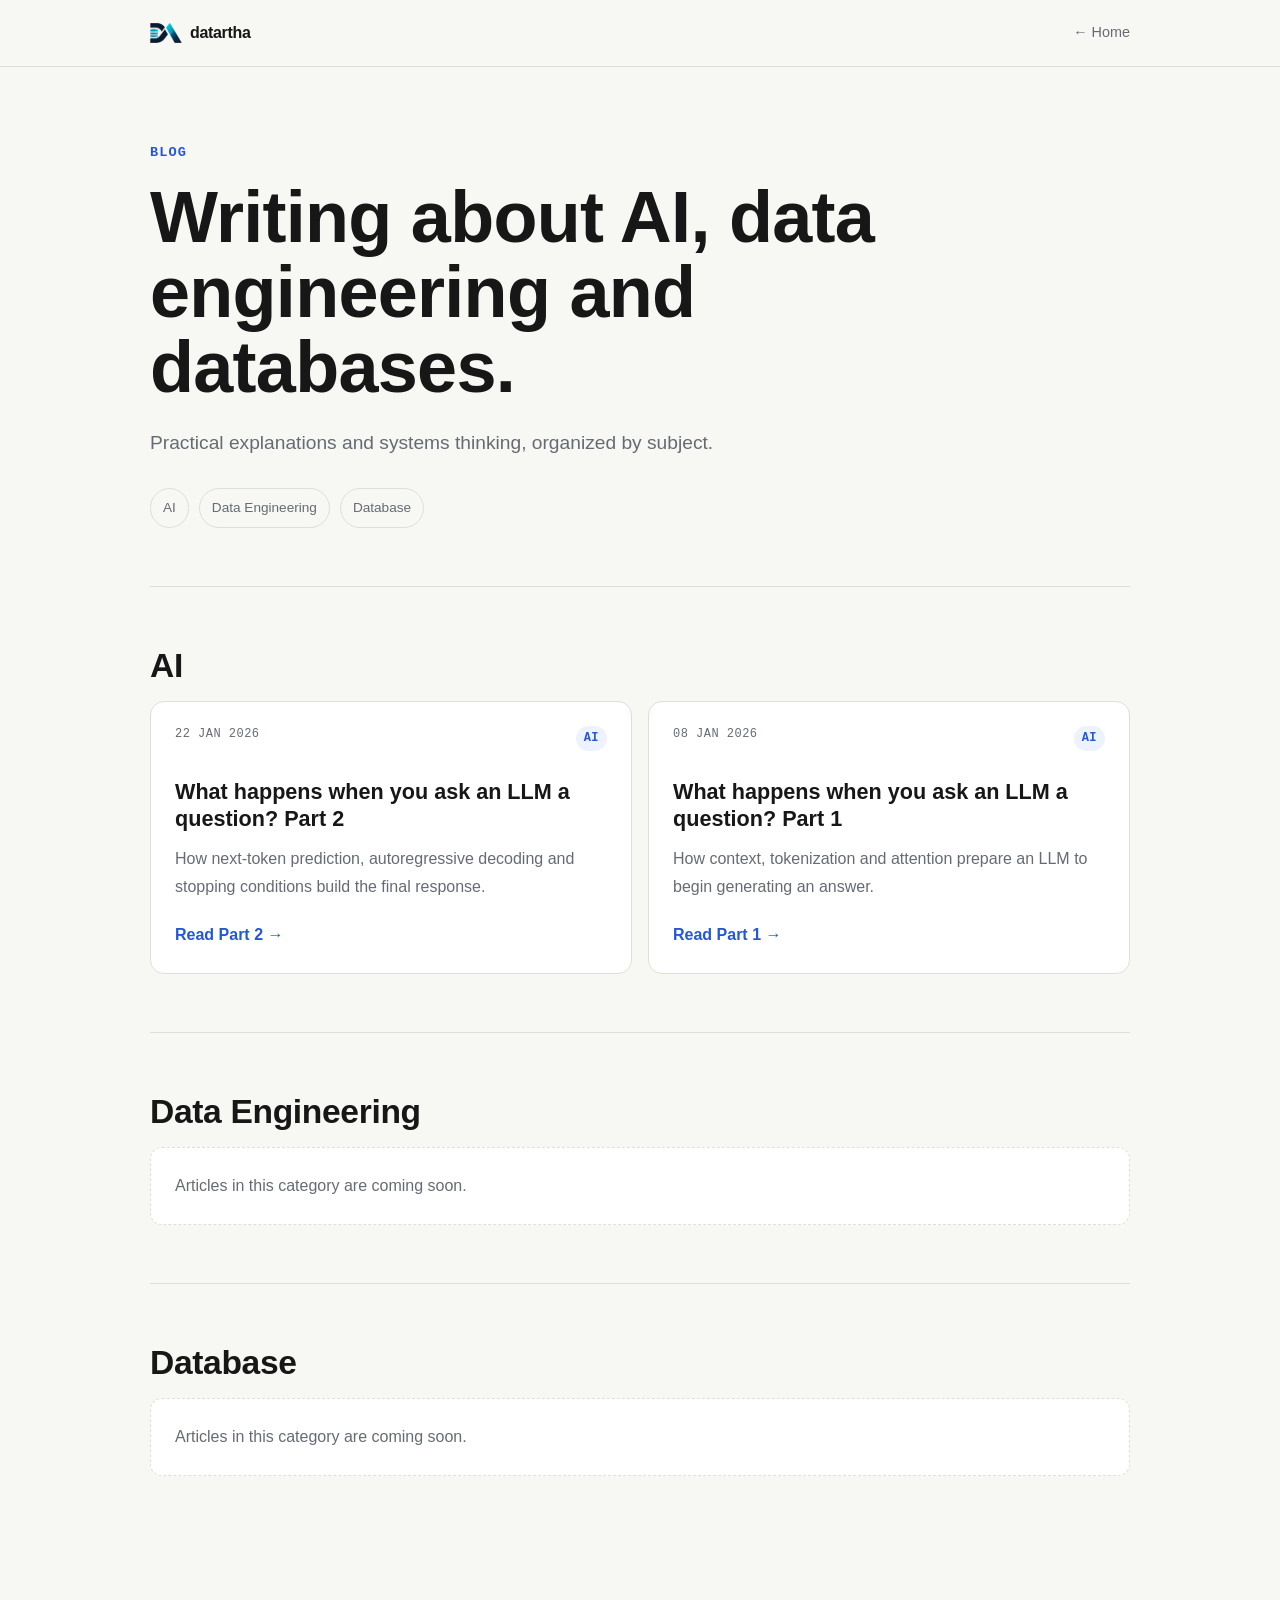
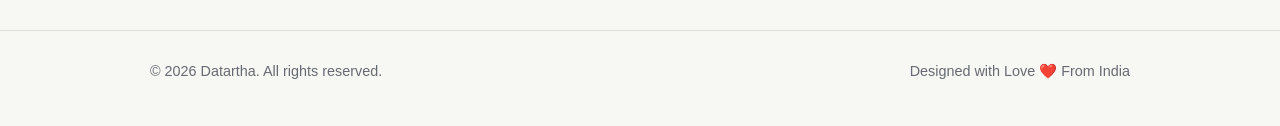
==== blog/index.html @ cd4be574 "Add categorized blog and two-part LLM series" ====
<!doctype html>
<html lang="en">
<head>
  <meta charset="utf-8" />
  <meta name="viewport" content="width=device-width, initial-scale=1" />
  <meta name="description" content="Datartha articles about AI, data engineering and databases by Vinay C G." />
  <meta name="theme-color" content="#f7f7f4" />
  <link rel="icon" type="image/png" href="../assets/favicon-light.png" />
  <link rel="apple-touch-icon" href="../assets/favicon-light.png" />
  <meta property="og:title" content="Blog - Datartha" />
  <meta property="og:description" content="Practical writing about AI, data engineering and databases." />
  <meta property="og:type" content="website" />
  <meta property="og:url" content="https://datartha.com/blog/" />
  <title>Blog - Datartha</title>
  <link rel="stylesheet" href="../assets/article.css" />
</head>

<body>
  <header>
    <div class="blog-index-wrap nav">
      <a class="brand" href="../index.html">
        <img class="brand-logo" src="../assets/logo-mark.png" alt="" width="32" height="21" />
        <span>datartha</span>
      </a>
      <a class="back" href="../index.html">← Home</a>
    </div>
  </header>

  <main class="blog-index">
    <div class="blog-index-wrap">
      <div class="kicker">Blog</div>
      <h1>Writing about AI, data engineering and databases.</h1>
      <p class="dek">
        Practical explanations and systems thinking, organized by subject.
      </p>

      <nav class="category-nav" aria-label="Blog categories">
        <a href="#ai">AI</a>
        <a href="#data-engineering">Data Engineering</a>
        <a href="#database">Database</a>
      </nav>

      <section class="blog-category" id="ai">
        <h2>AI</h2>
        <div class="blog-grid">
          <a class="blog-card" href="../writing/what-happens-when-you-ask-an-llm-part-2.html">
            <div class="blog-card-meta">
              <time datetime="2026-01-22">22 Jan 2026</time>
              <span class="tag">AI</span>
            </div>
            <h3>What happens when you ask an LLM a question? Part 2</h3>
            <p>How next-token prediction, autoregressive decoding and stopping conditions build the final response.</p>
            <span class="read-more">Read Part 2 →</span>
          </a>

          <a class="blog-card" href="../writing/what-happens-when-you-ask-an-llm-part-1.html">
            <div class="blog-card-meta">
              <time datetime="2026-01-08">08 Jan 2026</time>
              <span class="tag">AI</span>
            </div>
            <h3>What happens when you ask an LLM a question? Part 1</h3>
            <p>How context, tokenization and attention prepare an LLM to begin generating an answer.</p>
            <span class="read-more">Read Part 1 →</span>
          </a>
        </div>
      </section>

      <section class="blog-category" id="data-engineering">
        <h2>Data Engineering</h2>
        <p class="empty-category">Articles in this category are coming soon.</p>
      </section>

      <section class="blog-category" id="database">
        <h2>Database</h2>
        <p class="empty-category">Articles in this category are coming soon.</p>
      </section>
    </div>
  </main>

  <footer>
    <div class="blog-index-wrap footer-row">
      <div>© 2026 Datartha. All rights reserved.</div>
      <div>Designed with Love ❤️ From India</div>
    </div>
  </footer>
</body>
</html>
---- assets/article.css ----
:root {
  --bg: #f7f7f4;
  --surface: #ffffff;
  --text: #171717;
  --muted: #666b73;
  --line: #dedfd9;
  --accent: #2457d6;
  --accent-soft: #edf2ff;
  --code: #183153;
  --max: 760px;
}

* { box-sizing: border-box; }

html { scroll-behavior: smooth; }

body {
  margin: 0;
  background: var(--bg);
  color: var(--text);
  font-family: -apple-system, BlinkMacSystemFont, "Segoe UI", Roboto, Helvetica, Arial, sans-serif;
  line-height: 1.75;
  -webkit-font-smoothing: antialiased;
}

a { color: inherit; }

a:focus-visible {
  outline: 3px solid var(--accent-soft);
  outline-offset: 4px;
  border-radius: 3px;
}

.wrap {
  width: min(var(--max), calc(100% - 40px));
  margin: 0 auto;
}

.mono {
  font-family: "SFMono-Regular", Consolas, "Liberation Mono", monospace;
}

header {
  border-bottom: 1px solid var(--line);
  background: rgba(247, 247, 244, .94);
  position: sticky;
  top: 0;
  z-index: 10;
  backdrop-filter: blur(10px);
}

.nav {
  min-height: 66px;
  display: flex;
  align-items: center;
  justify-content: space-between;
  gap: 20px;
}

.brand {
  color: var(--text);
  text-decoration: none;
  font-weight: 750;
  letter-spacing: -.02em;
  display: flex;
  align-items: center;
  gap: 8px;
}

.brand-logo {
  display: block;
  width: 32px;
  height: auto;
}

.back {
  color: var(--muted);
  text-decoration: none;
  font-size: .9rem;
}

.back:hover { color: var(--text); }

article { padding: 76px 0 96px; }

.kicker {
  color: var(--accent);
  text-transform: uppercase;
  letter-spacing: .08em;
  font: 650 .85rem/1.4 "SFMono-Regular", Consolas, monospace;
}

h1, h2 {
  font-family: "Avenir Next", Avenir, "Helvetica Neue", Helvetica, Arial, sans-serif;
  letter-spacing: -.01em;
  font-weight: 650;
}

h1 {
  margin: 18px 0 22px;
  font-size: clamp(2.45rem, 7vw, 4.5rem);
  line-height: 1.04;
}

h1 .part-title {
  display: block;
  margin-top: 12px;
  color: var(--accent);
  font-size: .45em;
  line-height: 1.25;
  letter-spacing: 0;
}

h2 {
  margin: 56px 0 14px;
  font-size: clamp(1.55rem, 4vw, 2.1rem);
  line-height: 1.25;
}

.dek {
  margin: 0;
  color: var(--muted);
  font-size: 1.2rem;
  line-height: 1.65;
}

.meta {
  display: flex;
  flex-wrap: wrap;
  gap: 12px 24px;
  margin: 30px 0 0;
  padding: 18px 0;
  border-top: 1px solid var(--line);
  border-bottom: 1px solid var(--line);
  color: var(--muted);
  font: .8rem/1.4 "SFMono-Regular", Consolas, monospace;
  text-transform: uppercase;
  letter-spacing: .04em;
}

.tag {
  padding: 4px 8px;
  background: var(--accent-soft);
  border-radius: 999px;
  color: var(--accent);
  font-weight: 700;
}

.series-banner {
  margin: 28px 0 0;
  padding: 16px 18px;
  background: var(--surface);
  border: 1px solid var(--line);
  border-left: 3px solid var(--accent);
  border-radius: 10px;
  color: var(--muted);
}

.series-banner strong { color: var(--text); }

.series-banner a {
  color: var(--accent);
  font-weight: 650;
}

.body { margin-top: 48px; }

.body p { margin: 0 0 24px; }

.body strong { font-weight: 700; }

.example {
  margin: 28px 0;
  padding: 20px 24px;
  background: var(--surface);
  border-left: 3px solid var(--accent);
  color: var(--code);
  font-size: 1.08rem;
}

.wide-figure {
  width: 100%;
  margin: 38px 0 44px;
}

.wide-figure img {
  display: block;
  width: 100%;
  height: auto;
  background: white;
  border: 1px solid var(--line);
  border-radius: 14px;
}

.wide-figure figcaption {
  margin-top: 10px;
  color: var(--muted);
  font-size: .82rem;
  text-align: center;
}

.probabilities {
  margin: 26px 0;
  padding: 0;
  list-style: none;
  border-top: 1px solid var(--line);
}

.probabilities li {
  display: flex;
  justify-content: space-between;
  gap: 20px;
  padding: 10px 0;
  border-bottom: 1px solid var(--line);
}

.flow {
  margin: 32px 0;
  padding: 22px;
  background: var(--surface);
  border: 1px solid var(--line);
  border-radius: 14px;
  color: var(--code);
  font: 650 .9rem/1.8 "SFMono-Regular", Consolas, monospace;
  text-align: center;
}

.closing {
  margin-top: 58px;
  padding: 24px 0;
  border-top: 2px solid var(--text);
  border-bottom: 1px solid var(--line);
  color: var(--text);
}

.closing p { margin: 0; }

.series-nav {
  display: grid;
  grid-template-columns: repeat(2, minmax(0, 1fr));
  gap: 14px;
  margin-top: 42px;
}

.series-link {
  display: block;
  padding: 18px;
  background: var(--surface);
  border: 1px solid var(--line);
  border-radius: 12px;
  text-decoration: none;
}

.series-link.next { text-align: right; }

.series-link small {
  display: block;
  color: var(--accent);
  font: 650 .72rem/1.4 "SFMono-Regular", Consolas, monospace;
  text-transform: uppercase;
  letter-spacing: .06em;
  margin-bottom: 4px;
}

.series-link:hover { border-color: var(--accent); }

.series-spacer { min-height: 1px; }

footer {
  border-top: 1px solid var(--line);
  padding: 28px 0 42px;
  color: var(--muted);
  font-size: .9rem;
}

.blog-index {
  padding: 76px 0 96px;
}

.blog-index-wrap {
  width: min(980px, calc(100% - 40px));
  margin: 0 auto;
}

.blog-index h1 {
  max-width: 800px;
}

.category-nav {
  display: flex;
  flex-wrap: wrap;
  gap: 10px;
  margin: 30px 0 0;
}

.category-nav a {
  padding: 7px 12px;
  border: 1px solid var(--line);
  border-radius: 999px;
  color: var(--muted);
  text-decoration: none;
  font-size: .85rem;
}

.category-nav a:hover {
  border-color: var(--accent);
  color: var(--accent);
}

.blog-category {
  padding: 58px 0;
  border-top: 1px solid var(--line);
}

.blog-category:first-of-type {
  margin-top: 58px;
}

.blog-category h2 {
  margin-top: 0;
}

.blog-grid {
  display: grid;
  grid-template-columns: repeat(2, minmax(0, 1fr));
  gap: 16px;
}

.blog-card {
  display: flex;
  flex-direction: column;
  min-height: 250px;
  padding: 24px;
  background: var(--surface);
  border: 1px solid var(--line);
  border-radius: 14px;
  text-decoration: none;
}

.blog-card:hover { border-color: var(--accent); }

.blog-card-meta {
  display: flex;
  justify-content: space-between;
  gap: 14px;
  color: var(--muted);
  font: .75rem/1.4 "SFMono-Regular", Consolas, monospace;
  text-transform: uppercase;
  letter-spacing: .04em;
}

.blog-card h3 {
  margin: 28px 0 12px;
  font-family: "Avenir Next", Avenir, "Helvetica Neue", Helvetica, Arial, sans-serif;
  font-size: 1.35rem;
  line-height: 1.25;
}

.blog-card p {
  margin: 0;
  color: var(--muted);
}

.blog-card .read-more {
  margin-top: auto;
  padding-top: 20px;
  color: var(--accent);
  font-weight: 650;
}

.empty-category {
  margin: 0;
  padding: 24px;
  background: var(--surface);
  border: 1px dashed var(--line);
  border-radius: 12px;
  color: var(--muted);
}

.footer-row {
  display: flex;
  justify-content: space-between;
  gap: 20px;
  flex-wrap: wrap;
}

@media (max-width: 600px) {
  article { padding: 54px 0 72px; }
  .nav { min-height: 58px; }
  .wide-figure { margin-top: 30px; margin-bottom: 36px; }
  .series-nav { grid-template-columns: 1fr; }
  .series-link.next { text-align: left; }
  .series-spacer { display: none; }
  .blog-index { padding: 54px 0 72px; }
  .blog-grid { grid-template-columns: 1fr; }
}
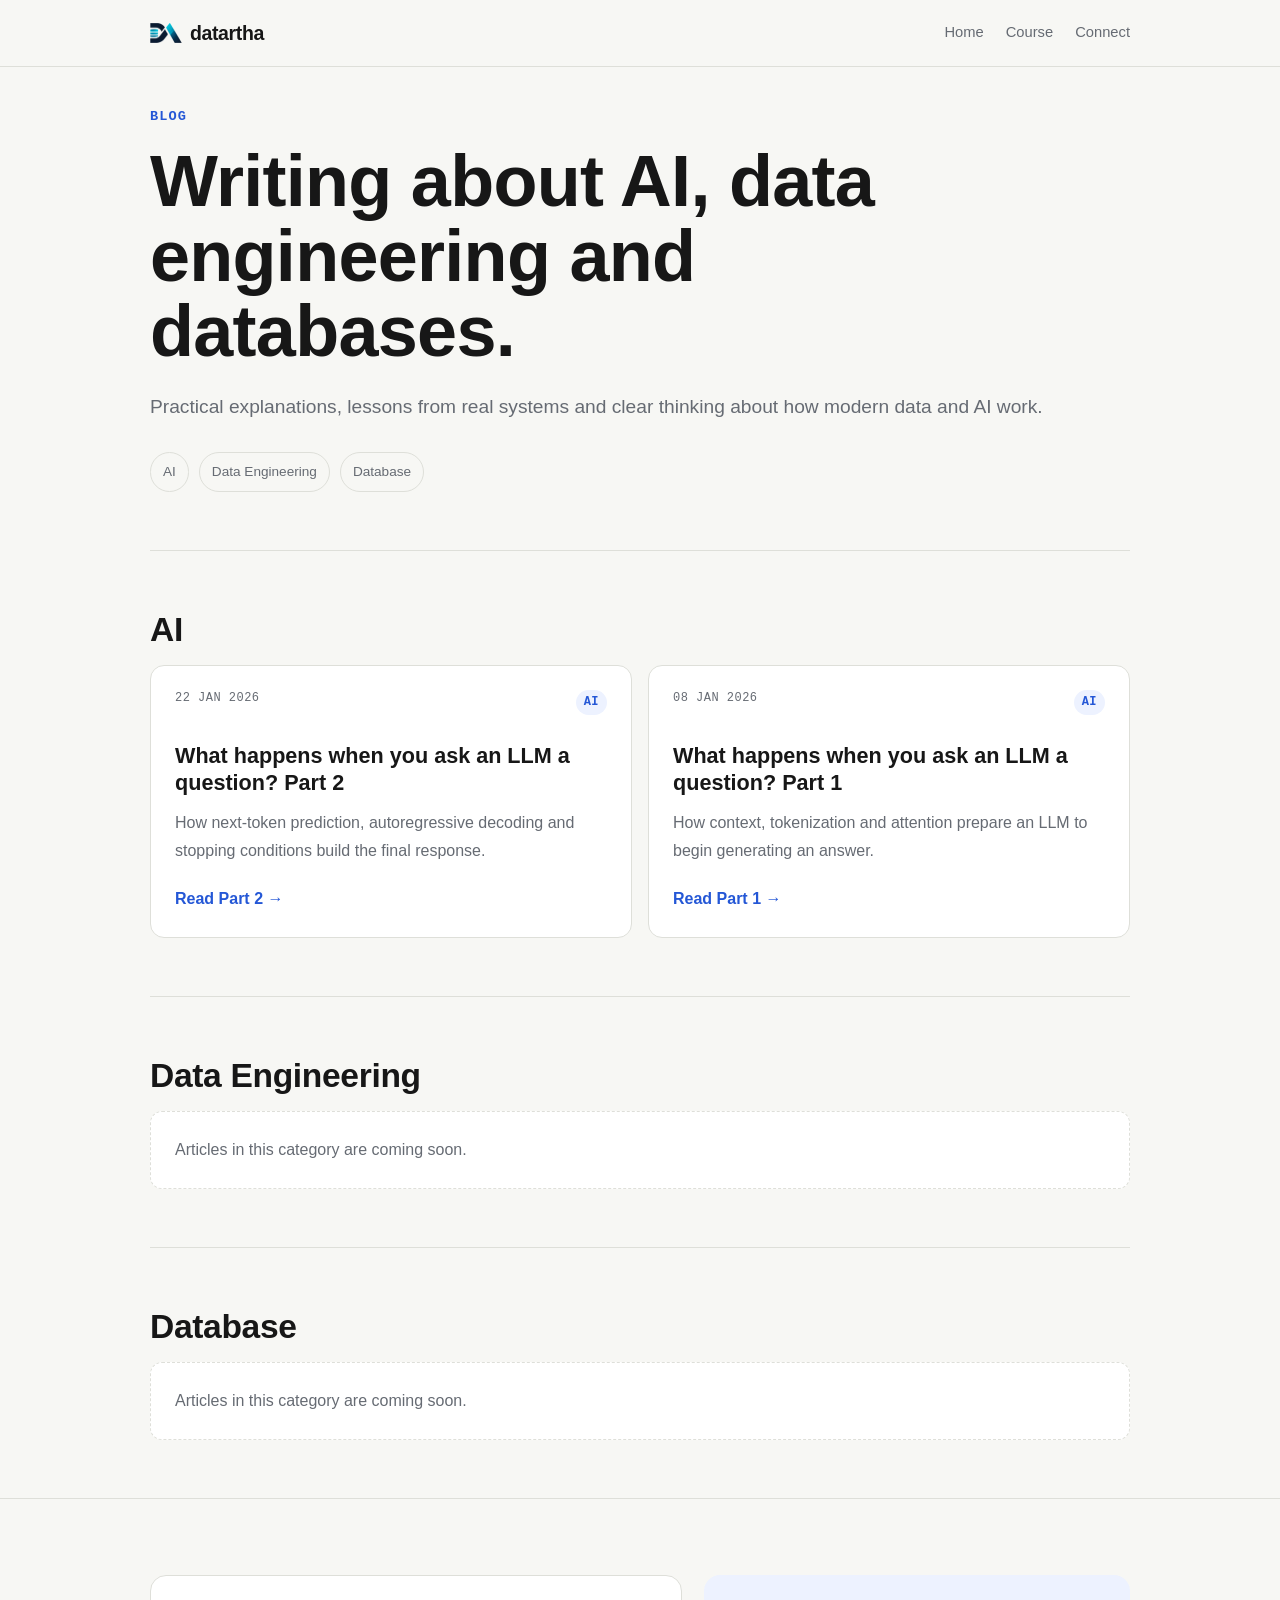
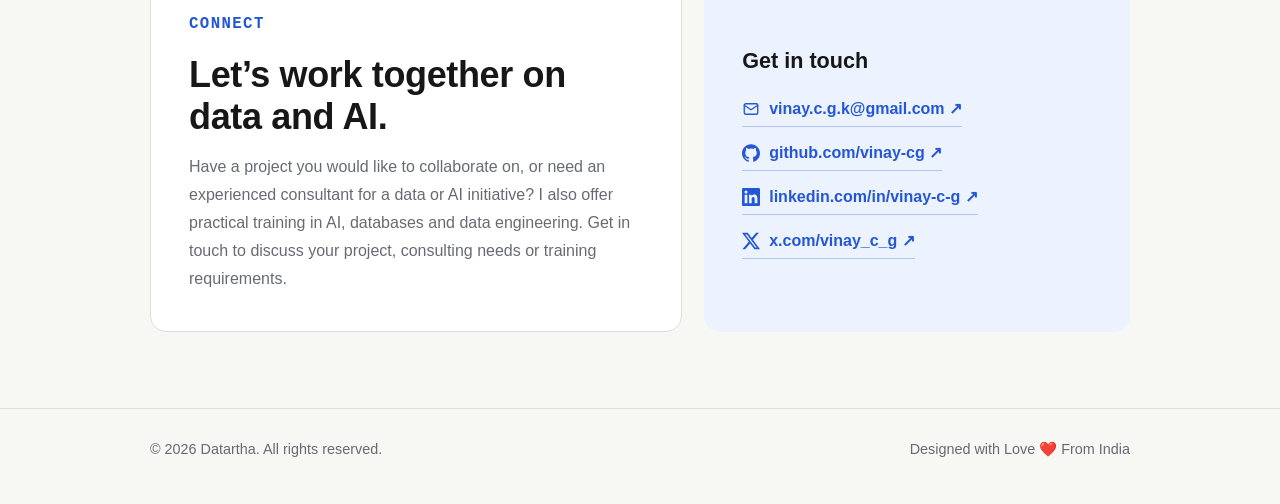
==== commit e0fd411a: "Add course page and unify site navigation" ====
--- a/blog/index.html
+++ b/blog/index.html
@@ -22,7 +22,11 @@
         <img class="brand-logo" src="../assets/logo-mark.png" alt="" width="32" height="21" />
         <span>datartha</span>
       </a>
-      <a class="back" href="../index.html">← Home</a>
+      <nav class="nav-links" aria-label="Primary">
+        <a href="../index.html">Home</a>
+        <a href="../course/index.html">Course</a>
+        <a href="#connect">Connect</a>
+      </nav>
     </div>
   </header>
 
@@ -31,7 +35,8 @@
       <div class="kicker">Blog</div>
       <h1>Writing about AI, data engineering and databases.</h1>
       <p class="dek">
-        Practical explanations and systems thinking, organized by subject.
+        Practical explanations, lessons from real systems and clear thinking about
+        how modern data and AI work.
       </p>
 
       <nav class="category-nav" aria-label="Blog categories">
@@ -75,6 +80,51 @@
         <p class="empty-category">Articles in this category are coming soon.</p>
       </section>
     </div>
+
+    <section class="blog-contact" id="connect">
+      <div class="blog-index-wrap">
+        <div class="contact-panel">
+          <div>
+            <div class="eyebrow">Connect</div>
+            <h2>Let’s work together on data and AI.</h2>
+            <p>
+              Have a project you would like to collaborate on, or need an experienced
+              consultant for a data or AI initiative? I also offer practical training
+              in AI, databases and data engineering. Get in touch to discuss your
+              project, consulting needs or training requirements.
+            </p>
+          </div>
+          <div class="contact-links">
+            <h3>Get in touch</h3>
+            <a class="contact-link" href="mailto:vinay.c.g.k@gmail.com">
+              <svg class="contact-icon" viewBox="0 0 24 24" fill="none" stroke="currentColor" stroke-width="1.8" stroke-linecap="round" stroke-linejoin="round" aria-hidden="true">
+                <rect x="3" y="5" width="18" height="14" rx="2"></rect>
+                <path d="m3 7 9 6 9-6"></path>
+              </svg>
+              vinay.c.g.k@gmail.com ↗
+            </a>
+            <a class="contact-link" href="https://github.com/vinay-cg" target="_blank" rel="me noreferrer">
+              <svg class="contact-icon" viewBox="0 0 24 24" fill="currentColor" aria-hidden="true">
+                <path d="M12 .297c-6.63 0-12 5.373-12 12 0 5.303 3.438 9.8 8.205 11.385.6.113.82-.258.82-.577 0-.285-.01-1.04-.015-2.04-3.338.724-4.042-1.61-4.042-1.61-.546-1.387-1.335-1.756-1.335-1.756-1.087-.744.084-.729.084-.729 1.205.084 1.838 1.236 1.838 1.236 1.07 1.835 2.809 1.305 3.495.998.108-.776.417-1.305.76-1.605-2.665-.3-5.466-1.332-5.466-5.93 0-1.31.465-2.38 1.235-3.22-.135-.303-.54-1.523.105-3.176 0 0 1.005-.322 3.3 1.23a11.5 11.5 0 0 1 3.003-.404c1.02.005 2.045.138 3.003.404 2.28-1.552 3.285-1.23 3.285-1.23.645 1.653.24 2.873.12 3.176.765.84 1.23 1.91 1.23 3.22 0 4.61-2.805 5.625-5.475 5.92.42.36.81 1.096.81 2.22 0 1.606-.015 2.896-.015 3.286 0 .315.21.69.825.57C20.565 22.092 24 17.592 24 12.297c0-6.627-5.373-12-12-12"></path>
+              </svg>
+              github.com/vinay-cg ↗
+            </a>
+            <a class="contact-link" href="https://www.linkedin.com/in/vinay-c-g/" target="_blank" rel="me noreferrer">
+              <svg class="contact-icon" viewBox="0 0 24 24" fill="currentColor" aria-hidden="true">
+                <path d="M20.447 20.452h-3.554v-5.569c0-1.328-.027-3.037-1.852-3.037-1.853 0-2.136 1.445-2.136 2.939v5.667H9.351V9h3.414v1.561h.046c.477-.9 1.637-1.85 3.37-1.85 3.601 0 4.267 2.37 4.267 5.455v6.286zM5.337 7.433a2.062 2.062 0 1 1 0-4.124 2.062 2.062 0 0 1 0 4.124zM7.119 20.452H3.555V9H7.12v11.452zM22.225 0H1.771C.792 0 0 .774 0 1.729v20.542C0 23.227.792 24 1.771 24h20.451C23.2 24 24 23.227 24 22.271V1.729C24 .774 23.2 0 22.222 0h.003z"></path>
+              </svg>
+              linkedin.com/in/vinay-c-g ↗
+            </a>
+            <a class="contact-link" href="https://x.com/vinay_c_g" target="_blank" rel="me noreferrer">
+              <svg class="contact-icon" viewBox="0 0 24 24" fill="currentColor" aria-hidden="true">
+                <path d="M18.901 1.153h3.68l-8.04 9.19L24 22.846h-7.406l-5.8-7.584-6.638 7.584H.474l8.608-9.837L0 1.154h7.594l5.243 6.932 6.064-6.933Zm-1.293 19.491h2.039L6.486 3.24H4.298l13.31 17.404Z"></path>
+              </svg>
+              x.com/vinay_c_g ↗
+            </a>
+          </div>
+        </div>
+      </div>
+    </section>
   </main>
 
   <footer>
--- a/assets/article.css
+++ b/assets/article.css
@@ -61,6 +61,7 @@
   color: var(--text);
   text-decoration: none;
   font-weight: 750;
+  font-size: 1.22rem;
   letter-spacing: -.02em;
   display: flex;
   align-items: center;
@@ -81,7 +82,41 @@
 
 .back:hover { color: var(--text); }
 
-article { padding: 76px 0 96px; }
+.nav-links {
+  display: flex;
+  gap: 22px;
+  color: var(--muted);
+  font-size: .92rem;
+}
+
+.nav-links a {
+  text-decoration: none;
+}
+
+.nav-links a:hover {
+  color: var(--text);
+}
+
+header .wrap {
+  width: min(980px, calc(100% - 40px));
+}
+
+article { padding: 40px 0 90px; }
+
+article.wrap,
+footer .wrap {
+  width: min(980px, calc(100% - 40px));
+}
+
+article > .kicker,
+article > h1,
+article > .dek,
+article > .meta,
+article > .series-banner,
+article > .body,
+article > .series-nav {
+  max-width: 760px;
+}
 
 .kicker {
   color: var(--accent);
@@ -274,7 +309,7 @@
 }
 
 .blog-index {
-  padding: 76px 0 96px;
+  padding: 40px 0 0;
 }
 
 .blog-index-wrap {
@@ -377,6 +412,87 @@
   color: var(--muted);
 }
 
+.blog-contact {
+  padding: 76px 0;
+  border-top: 1px solid var(--line);
+}
+
+.contact-panel {
+  display: grid;
+  grid-template-columns: 1fr .8fr;
+  gap: 22px;
+  align-items: stretch;
+}
+
+.contact-panel > div:first-child,
+.contact-links {
+  padding: clamp(26px, 4vw, 38px);
+  border-radius: 16px;
+}
+
+.contact-panel > div:first-child {
+  background: var(--surface);
+  border: 1px solid var(--line);
+}
+
+.eyebrow {
+  color: var(--accent);
+  text-transform: uppercase;
+  letter-spacing: .09em;
+  font: 650 .98rem/1.3 "SFMono-Regular", Consolas, monospace;
+  margin-bottom: 20px;
+}
+
+.contact-panel h2 {
+  margin: 0;
+  font-size: clamp(1.65rem, 3vw, 2.25rem);
+  line-height: 1.15;
+}
+
+.contact-panel p {
+  margin: 16px 0 0;
+  color: var(--muted);
+  max-width: 620px;
+}
+
+.contact-links {
+  display: flex;
+  flex-direction: column;
+  align-items: flex-start;
+  justify-content: center;
+  gap: 12px;
+  background: var(--accent-soft);
+}
+
+.contact-links h3 {
+  margin: 0 0 8px;
+  font-family: "Avenir Next", Avenir, "Helvetica Neue", Helvetica, Arial, sans-serif;
+  font-size: 1.35rem;
+  line-height: 1.25;
+}
+
+.contact-link {
+  display: inline-flex;
+  align-items: center;
+  gap: 9px;
+  color: var(--accent);
+  border-bottom: 1px solid rgba(36, 87, 214, .3);
+  padding-bottom: 3px;
+  font-weight: 650;
+  text-decoration: none;
+}
+
+.contact-link:hover {
+  border-color: var(--accent);
+}
+
+.contact-icon {
+  width: 18px;
+  height: 18px;
+  flex: 0 0 18px;
+  color: currentColor;
+}
+
 .footer-row {
   display: flex;
   justify-content: space-between;
@@ -384,13 +500,35 @@
   flex-wrap: wrap;
 }
 
+@media (max-width: 760px) {
+  .nav {
+    min-height: auto;
+    padding: 14px 0 12px;
+    flex-wrap: wrap;
+    gap: 8px 20px;
+  }
+
+  .nav-links {
+    width: 100%;
+    gap: 16px;
+    overflow-x: auto;
+    padding-bottom: 2px;
+    font-size: .8rem;
+  }
+
+  .contact-panel {
+    grid-template-columns: 1fr;
+  }
+}
+
 @media (max-width: 600px) {
-  article { padding: 54px 0 72px; }
+  article { padding: 30px 0 68px; }
   .nav { min-height: 58px; }
   .wide-figure { margin-top: 30px; margin-bottom: 36px; }
   .series-nav { grid-template-columns: 1fr; }
   .series-link.next { text-align: left; }
   .series-spacer { display: none; }
-  .blog-index { padding: 54px 0 72px; }
+  .blog-index { padding: 30px 0 0; }
+  .blog-contact { padding: 58px 0; }
   .blog-grid { grid-template-columns: 1fr; }
 }
